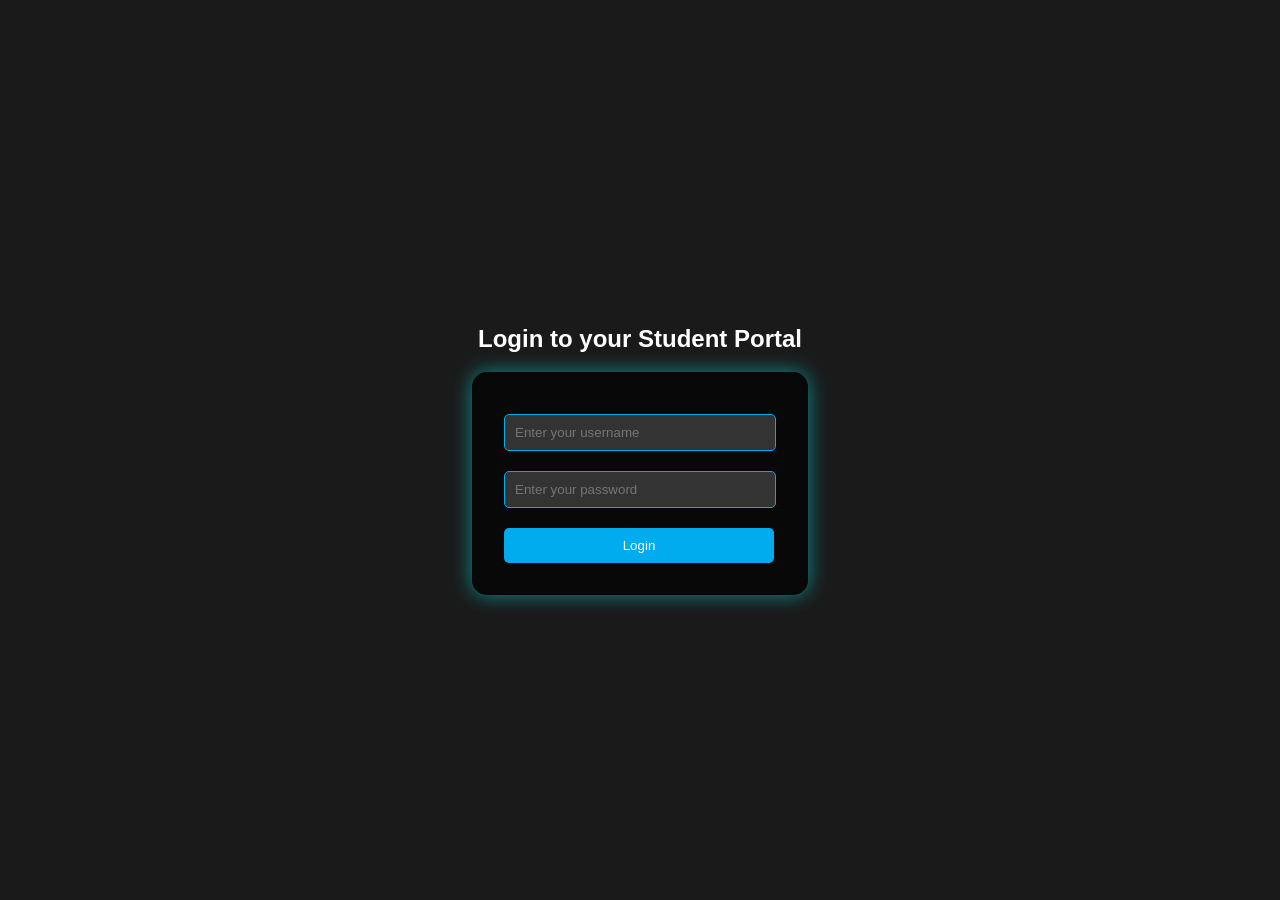
==== index.html @ 6dbebfd5 "Add files via upload" ====
<!DOCTYPE html>
<html lang="en">
<head>
  <meta charset="UTF-8">
  <meta name="viewport" content="width=device-width, initial-scale=1.0">
  <title>Student Portal - Login</title>
  <link rel="stylesheet" href="style.css">
</head>
<body>
  <div class="login-container">
    <h2>Login to your Student Portal</h2>
    <form action="/login" method="POST">
      <input type="text" name="username" placeholder="Enter your username" required><br>
      <input type="password" name="password" placeholder="Enter your password" required><br>
      <button type="submit">Login</button>
    </form>
  </div>
</body>
</html>
---- style.css ----
body, html {
  font-family: 'Segoe UI', sans-serif;
  background: #1a1a1a;
  color: #fff;
  height: 100%;
  margin: 0;
}

.login-container {
  display: flex;
  flex-direction: column;
  justify-content: center;
  align-items: center;
  height: 100vh;
}

form {
  background: rgba(0, 0, 0, 0.7);
  padding: 2em;
  border-radius: 15px;
  box-shadow: 0 0 20px rgba(0, 255, 255, 0.5);
}

input {
  margin: 10px 0;
  padding: 10px;
  border: 1px solid #00acee;
  border-radius: 5px;
  width: 250px;
  background: #333;
  color: white;
}

button {
  background: #00acee;
  color: white;
  border: none;
  padding: 10px;
  border-radius: 5px;
  width: 270px;
  cursor: pointer;
  margin-top: 10px;
}

button:hover {
  background: #011924;
}
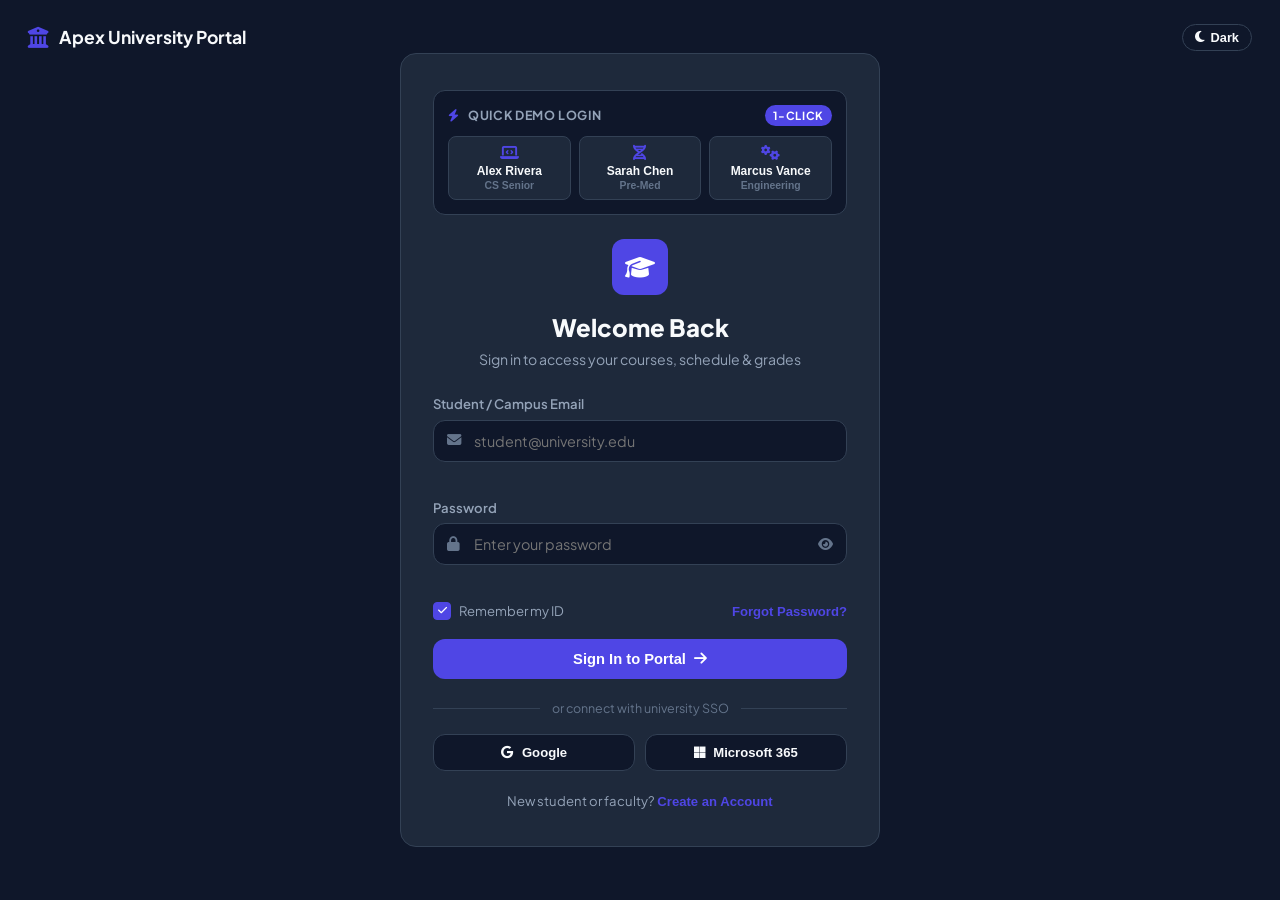
==== commit c15b42f1: "Add files via upload" ====
--- a/index.html
+++ b/index.html
@@ -1,19 +1,309 @@
-<!DOCTYPE html>
-<html lang="en">
-<head>
-  <meta charset="UTF-8">
-  <meta name="viewport" content="width=device-width, initial-scale=1.0">
-  <title>Student Portal - Login</title>
-  <link rel="stylesheet" href="style.css">
-</head>
-<body>
-  <div class="login-container">
-    <h2>Login to your Student Portal</h2>
-    <form action="/login" method="POST">
-      <input type="text" name="username" placeholder="Enter your username" required><br>
-      <input type="password" name="password" placeholder="Enter your password" required><br>
-      <button type="submit">Login</button>
-    </form>
-  </div>
-</body>
-</html>
+<!DOCTYPE html>
+<html lang="en" data-theme="dark">
+<head>
+    <meta charset="UTF-8">
+    <meta name="viewport" content="width=device-width, initial-scale=1.0">
+    <meta name="description" content="Student Academic Portal - Secure Student Authentication & Campus Management System">
+    <title>Student Academic Portal | Secure Sign In</title>
+    <link rel="stylesheet" href="style.css">
+    <link rel="stylesheet" href="https://cdnjs.cloudflare.com/ajax/libs/font-awesome/6.5.1/css/all.min.css">
+</head>
+<body>
+    <div class="auth-page">
+        <!-- Top Nav Controls -->
+        <div class="auth-brand-badge">
+            <i class="fas fa-university"></i>
+            <span>Apex University Portal</span>
+        </div>
+
+        <div class="auth-topbar">
+            <button class="theme-switch-btn" id="themeToggleBtn" aria-label="Toggle dark/light theme">
+                <i class="fas fa-moon"></i>
+                <span id="themeToggleLabel">Dark</span>
+            </button>
+        </div>
+
+        <div class="auth-card-wrapper">
+            <div class="auth-card">
+                <!-- Demo Accounts 1-Click Switcher -->
+                <div class="demo-accounts-box">
+                    <div class="demo-title">
+                        <span><i class="fas fa-bolt" style="color: var(--primary); margin-right: 6px;"></i> Quick Demo Login</span>
+                        <span class="badge">1-Click</span>
+                    </div>
+                    <div class="demo-pills">
+                        <button type="button" class="demo-pill-btn" onclick="quickLoginDemo('alex')">
+                            <i class="fas fa-laptop-code"></i>
+                            <span>Alex Rivera</span>
+                            <small>CS Senior</small>
+                        </button>
+                        <button type="button" class="demo-pill-btn" onclick="quickLoginDemo('sarah')">
+                            <i class="fas fa-dna"></i>
+                            <span>Sarah Chen</span>
+                            <small>Pre-Med</small>
+                        </button>
+                        <button type="button" class="demo-pill-btn" onclick="quickLoginDemo('marcus')">
+                            <i class="fas fa-gears"></i>
+                            <span>Marcus Vance</span>
+                            <small>Engineering</small>
+                        </button>
+                    </div>
+                </div>
+
+                <!-- 1. LOGIN FORM -->
+                <div class="form-view active" id="loginFormView">
+                    <div class="auth-header">
+                        <div class="auth-icon-bubble">
+                            <i class="fas fa-graduation-cap"></i>
+                        </div>
+                        <h1>Welcome Back</h1>
+                        <p>Sign in to access your courses, schedule & grades</p>
+                    </div>
+
+                    <form id="loginForm" novalidate>
+                        <div class="form-group">
+                            <label class="form-label" for="loginEmail">Student / Campus Email</label>
+                            <div class="input-container">
+                                <i class="fas fa-envelope input-icon"></i>
+                                <input type="email" id="loginEmail" class="form-input" placeholder="student@university.edu" required autocomplete="email">
+                            </div>
+                            <span class="input-error-text" id="loginEmailError"></span>
+                        </div>
+
+                        <div class="form-group">
+                            <label class="form-label" for="loginPassword">Password</label>
+                            <div class="input-container">
+                                <i class="fas fa-lock input-icon"></i>
+                                <input type="password" id="loginPassword" class="form-input" placeholder="Enter your password" required autocomplete="current-password">
+                                <button type="button" class="toggle-pwd-btn" data-target="loginPassword" aria-label="Toggle password visibility">
+                                    <i class="fas fa-eye"></i>
+                                </button>
+                            </div>
+                            <span class="input-error-text" id="loginPasswordError"></span>
+                        </div>
+
+                        <div class="form-extra-row">
+                            <label class="custom-checkbox">
+                                <input type="checkbox" id="rememberMe" checked>
+                                <span class="checkbox-box"><i class="fas fa-check"></i></span>
+                                <span>Remember my ID</span>
+                            </label>
+                            <button type="button" class="link-btn" onclick="switchAuthView('forgot')">Forgot Password?</button>
+                        </div>
+
+                        <button type="submit" class="btn-submit" id="loginSubmitBtn">
+                            <span>Sign In to Portal</span>
+                            <i class="fas fa-arrow-right"></i>
+                        </button>
+                    </form>
+
+                    <div class="auth-divider">
+                        <span>or connect with university SSO</span>
+                    </div>
+
+                    <div class="social-auth-grid">
+                        <button type="button" class="btn-social-auth" onclick="handleSSOLogin('Google Workspace')">
+                            <i class="fab fa-google"></i>
+                            Google
+                        </button>
+                        <button type="button" class="btn-social-auth" onclick="handleSSOLogin('Microsoft 365')">
+                            <i class="fab fa-microsoft"></i>
+                            Microsoft 365
+                        </button>
+                    </div>
+
+                    <div class="auth-footer-text">
+                        New student or faculty? 
+                        <button type="button" class="link-btn" onclick="switchAuthView('signup')">Create an Account</button>
+                    </div>
+                </div>
+
+                <!-- 2. REGISTRATION FORM -->
+                <div class="form-view" id="signupFormView">
+                    <div class="auth-header">
+                        <div class="auth-icon-bubble">
+                            <i class="fas fa-user-plus"></i>
+                        </div>
+                        <h1>Student Registration</h1>
+                        <p>Join the university academic network</p>
+                    </div>
+
+                    <form id="signupForm" novalidate>
+                        <div class="form-row">
+                            <div class="form-group">
+                                <label class="form-label" for="regFirstName">First Name</label>
+                                <div class="input-container">
+                                    <i class="fas fa-user input-icon"></i>
+                                    <input type="text" id="regFirstName" class="form-input" placeholder="Jane" required>
+                                </div>
+                                <span class="input-error-text" id="regFirstNameError"></span>
+                            </div>
+                            <div class="form-group">
+                                <label class="form-label" for="regLastName">Last Name</label>
+                                <div class="input-container">
+                                    <i class="fas fa-user input-icon"></i>
+                                    <input type="text" id="regLastName" class="form-input" placeholder="Doe" required>
+                                </div>
+                                <span class="input-error-text" id="regLastNameError"></span>
+                            </div>
+                        </div>
+
+                        <div class="form-row">
+                            <div class="form-group">
+                                <label class="form-label" for="regStudentId">Student ID</label>
+                                <div class="input-container">
+                                    <i class="fas fa-id-card input-icon"></i>
+                                    <input type="text" id="regStudentId" class="form-input" placeholder="STU-2026-89102" required>
+                                </div>
+                                <span class="input-error-text" id="regStudentIdError"></span>
+                            </div>
+                            <div class="form-group">
+                                <label class="form-label" for="regMajor">Academic Major</label>
+                                <div class="input-container">
+                                    <i class="fas fa-book-open input-icon"></i>
+                                    <input type="text" id="regMajor" class="form-input" placeholder="Computer Science" required>
+                                </div>
+                                <span class="input-error-text" id="regMajorError"></span>
+                            </div>
+                        </div>
+
+                        <div class="form-group">
+                            <label class="form-label" for="regEmail">University Email</label>
+                            <div class="input-container">
+                                <i class="fas fa-envelope input-icon"></i>
+                                <input type="email" id="regEmail" class="form-input" placeholder="j.doe@university.edu" required>
+                            </div>
+                            <span class="input-error-text" id="regEmailError"></span>
+                        </div>
+
+                        <div class="form-group">
+                            <label class="form-label" for="regPassword">Create Password</label>
+                            <div class="input-container">
+                                <i class="fas fa-lock input-icon"></i>
+                                <input type="password" id="regPassword" class="form-input" placeholder="At least 8 characters" required>
+                                <button type="button" class="toggle-pwd-btn" data-target="regPassword" aria-label="Toggle password visibility">
+                                    <i class="fas fa-eye"></i>
+                                </button>
+                            </div>
+                            <div class="strength-meter-bar">
+                                <div class="strength-meter-fill" id="pwdStrengthFill"></div>
+                            </div>
+                            <div class="pwd-criteria-list">
+                                <div class="criteria-item" id="crit-len"><i class="fas fa-circle-check"></i> 8+ Characters</div>
+                                <div class="criteria-item" id="crit-upper"><i class="fas fa-circle-check"></i> Uppercase Letter</div>
+                                <div class="criteria-item" id="crit-num"><i class="fas fa-circle-check"></i> Number (0-9)</div>
+                                <div class="criteria-item" id="crit-sym"><i class="fas fa-circle-check"></i> Symbol (!@#$)</div>
+                            </div>
+                            <span class="input-error-text" id="regPasswordError"></span>
+                        </div>
+
+                        <div class="form-group">
+                            <label class="form-label" for="regConfirmPassword">Confirm Password</label>
+                            <div class="input-container">
+                                <i class="fas fa-lock input-icon"></i>
+                                <input type="password" id="regConfirmPassword" class="form-input" placeholder="Re-enter password" required>
+                                <button type="button" class="toggle-pwd-btn" data-target="regConfirmPassword" aria-label="Toggle password visibility">
+                                    <i class="fas fa-eye"></i>
+                                </button>
+                            </div>
+                            <span class="input-error-text" id="regConfirmPasswordError"></span>
+                        </div>
+
+                        <div class="form-group">
+                            <label class="custom-checkbox">
+                                <input type="checkbox" id="regTerms" required>
+                                <span class="checkbox-box"><i class="fas fa-check"></i></span>
+                                <span>I agree to the University Honor Code & Privacy Policies</span>
+                            </label>
+                            <span class="input-error-text" id="regTermsError"></span>
+                        </div>
+
+                        <button type="submit" class="btn-submit" id="signupSubmitBtn">
+                            <span>Register Student Account</span>
+                            <i class="fas fa-user-check"></i>
+                        </button>
+                    </form>
+
+                    <div class="auth-footer-text">
+                        Already have an account? 
+                        <button type="button" class="link-btn" onclick="switchAuthView('login')">Sign In</button>
+                    </div>
+                </div>
+
+                <!-- 3. FORGOT PASSWORD FORM -->
+                <div class="form-view" id="forgotFormView">
+                    <div class="auth-header">
+                        <div class="auth-icon-bubble">
+                            <i class="fas fa-key"></i>
+                        </div>
+                        <h1>Password Recovery</h1>
+                        <p>Enter your student email and we'll send a secure reset link</p>
+                    </div>
+
+                    <form id="forgotForm" novalidate>
+                        <div class="form-group">
+                            <label class="form-label" for="forgotEmail">Student Email Address</label>
+                            <div class="input-container">
+                                <i class="fas fa-envelope input-icon"></i>
+                                <input type="email" id="forgotEmail" class="form-input" placeholder="student@university.edu" required>
+                            </div>
+                            <span class="input-error-text" id="forgotEmailError"></span>
+                        </div>
+
+                        <button type="submit" class="btn-submit" id="forgotSubmitBtn">
+                            <span>Send Recovery Link</span>
+                            <i class="fas fa-paper-plane"></i>
+                        </button>
+                    </form>
+
+                    <div class="auth-footer-text">
+                        Remember your password? 
+                        <button type="button" class="link-btn" onclick="switchAuthView('login')">Back to Sign In</button>
+                    </div>
+                </div>
+
+                <!-- 4. TWO-FACTOR AUTHENTICATION FORM -->
+                <div class="form-view" id="twoFactorFormView">
+                    <div class="auth-header">
+                        <div class="auth-icon-bubble">
+                            <i class="fas fa-shield-halved"></i>
+                        </div>
+                        <h1>Security Verification</h1>
+                        <p>Enter the 6-digit verification code sent to your registered device</p>
+                    </div>
+
+                    <form id="twoFactorForm" novalidate>
+                        <div class="pin-input-group" id="pinInputGroup">
+                            <input type="text" maxlength="1" class="pin-digit" inputmode="numeric" pattern="[0-9]*" autofocus>
+                            <input type="text" maxlength="1" class="pin-digit" inputmode="numeric" pattern="[0-9]*">
+                            <input type="text" maxlength="1" class="pin-digit" inputmode="numeric" pattern="[0-9]*">
+                            <input type="text" maxlength="1" class="pin-digit" inputmode="numeric" pattern="[0-9]*">
+                            <input type="text" maxlength="1" class="pin-digit" inputmode="numeric" pattern="[0-9]*">
+                            <input type="text" maxlength="1" class="pin-digit" inputmode="numeric" pattern="[0-9]*">
+                        </div>
+                        <span class="input-error-text" id="twoFactorError" style="text-align: center;"></span>
+
+                        <div style="text-align: center; margin-bottom: 20px; font-size: 0.82rem; color: var(--text-dim);">
+                            Didn't receive code? <button type="button" class="link-btn" id="resendCodeBtn" onclick="resend2FACode()">Resend Code</button>
+                        </div>
+
+                        <button type="submit" class="btn-submit" id="twoFactorSubmitBtn">
+                            <span>Verify & Launch Portal</span>
+                            <i class="fas fa-arrow-right"></i>
+                        </button>
+                    </form>
+
+                    <div class="auth-footer-text">
+                        <button type="button" class="link-btn" onclick="switchAuthView('login')"><i class="fas fa-arrow-left"></i> Cancel & Return to Login</button>
+                    </div>
+                </div>
+            </div>
+        </div>
+    </div>
+
+    <!-- Toast Notification Container -->
+    <div class="toast-container" id="toastContainer" aria-live="polite"></div>
+
+    <script src="script.js"></script>
+</body>
+</html>
--- a/style.css
+++ b/style.css
@@ -1,47 +1,1770 @@
-body, html {
-  font-family: 'Segoe UI', sans-serif;
-  background: #1a1a1a;
-  color: #fff;
-  height: 100%;
-  margin: 0;
-}
-
-.login-container {
-  display: flex;
-  flex-direction: column;
-  justify-content: center;
-  align-items: center;
-  height: 100vh;
-}
-
-form {
-  background: rgba(0, 0, 0, 0.7);
-  padding: 2em;
-  border-radius: 15px;
-  box-shadow: 0 0 20px rgba(0, 255, 255, 0.5);
-}
-
-input {
-  margin: 10px 0;
-  padding: 10px;
-  border: 1px solid #00acee;
-  border-radius: 5px;
-  width: 250px;
-  background: #333;
-  color: white;
-}
-
-button {
-  background: #00acee;
-  color: white;
-  border: none;
-  padding: 10px;
-  border-radius: 5px;
-  width: 270px;
-  cursor: pointer;
-  margin-top: 10px;
-}
-
-button:hover {
-  background: #011924;
-}
+/* ==========================================================================
+   Student Portal Design System
+   Clean, Minimalist, Solid 3-Color Maximum Palette
+   Colors: 
+     1. Primary Solid: #4f46e5 (Indigo / Royal Blue)
+     2. Surface / Background Solid: #0f172a (Deep Slate)
+     3. Text & Highlight Solid: #f8fafc (Pure Slate White)
+   ========================================================================== */
+
+@import url('https://fonts.googleapis.com/css2?family=Plus+Jakarta+Sans:wght@400;500;600;700;800&family=Fira+Code:wght@400;500;600&display=swap');
+
+/* --- 3-Color Strict Palette --- */
+:root {
+    /* Color 1: Primary Brand Solid */
+    --primary: #4f46e5;
+    --primary-dark: #3730a3;
+    --primary-light: #6366f1;
+    --primary-subtle: #1e1b4b;
+
+    /* Color 2: Background & Surface Solids */
+    --bg-main: #0f172a;
+    --bg-surface: #1e293b;
+    --bg-card: #1e293b;
+    --bg-input: #0f172a;
+    --bg-hover: #334155;
+    --border-color: #334155;
+    --border-focus: #4f46e5;
+
+    /* Color 3: Text & Highlight Solids */
+    --text-main: #f8fafc;
+    --text-muted: #94a3b8;
+    --text-dim: #64748b;
+
+    /* Spacing & Radii */
+    --radius-sm: 8px;
+    --radius-md: 12px;
+    --radius-lg: 16px;
+    --radius-full: 9999px;
+    --sidebar-width: 260px;
+    --header-height: 70px;
+    --transition: 0.2s ease;
+}
+
+/* Light Theme (Using Same 3-Color Solid System) */
+[data-theme="light"] {
+    --primary: #4f46e5;
+    --primary-dark: #3730a3;
+    --primary-light: #6366f1;
+    --primary-subtle: #e0e7ff;
+
+    --bg-main: #f8fafc;
+    --bg-surface: #ffffff;
+    --bg-card: #ffffff;
+    --bg-input: #f1f5f9;
+    --bg-hover: #f1f5f9;
+    --border-color: #cbd5e1;
+    --border-focus: #4f46e5;
+
+    --text-main: #0f172a;
+    --text-muted: #475569;
+    --text-dim: #64748b;
+}
+
+/* Global Reset */
+*, *::before, *::after {
+    margin: 0;
+    padding: 0;
+    box-sizing: border-box;
+}
+
+body {
+    font-family: 'Plus Jakarta Sans', -apple-system, BlinkMacSystemFont, 'Segoe UI', sans-serif;
+    background-color: var(--bg-main);
+    color: var(--text-main);
+    min-height: 100vh;
+    overflow-x: hidden;
+    line-height: 1.5;
+    transition: background-color var(--transition), color var(--transition);
+}
+
+/* ==========================================================================
+   AUTHENTICATION VIEW (index.html)
+   ========================================================================== */
+
+.auth-page {
+    min-height: 100vh;
+    display: flex;
+    flex-direction: column;
+    justify-content: center;
+    align-items: center;
+    padding: 24px;
+    position: relative;
+    background-color: var(--bg-main);
+}
+
+.auth-topbar {
+    position: absolute;
+    top: 24px;
+    right: 28px;
+    display: flex;
+    align-items: center;
+    gap: 12px;
+}
+
+.auth-brand-badge {
+    position: absolute;
+    top: 24px;
+    left: 28px;
+    display: flex;
+    align-items: center;
+    gap: 10px;
+    font-weight: 700;
+    font-size: 1.1rem;
+    color: var(--text-main);
+}
+
+.auth-brand-badge i {
+    color: var(--primary);
+    font-size: 1.3rem;
+}
+
+.auth-card-wrapper {
+    width: 100%;
+    max-width: 480px;
+    margin: auto;
+}
+
+.auth-card {
+    background-color: var(--bg-surface);
+    border: 1px solid var(--border-color);
+    border-radius: var(--radius-lg);
+    padding: 36px 32px;
+}
+
+/* Demo Accounts Box */
+.demo-accounts-box {
+    margin-bottom: 24px;
+    background-color: var(--bg-input);
+    border: 1px solid var(--border-color);
+    border-radius: var(--radius-md);
+    padding: 14px;
+}
+
+.demo-title {
+    font-size: 0.78rem;
+    font-weight: 700;
+    text-transform: uppercase;
+    letter-spacing: 0.05em;
+    color: var(--text-muted);
+    margin-bottom: 10px;
+    display: flex;
+    align-items: center;
+    justify-content: space-between;
+}
+
+.demo-title span.badge {
+    background-color: var(--primary);
+    color: #ffffff;
+    padding: 2px 8px;
+    border-radius: var(--radius-full);
+    font-size: 0.7rem;
+}
+
+.demo-pills {
+    display: grid;
+    grid-template-columns: repeat(3, 1fr);
+    gap: 8px;
+}
+
+.demo-pill-btn {
+    background-color: var(--bg-surface);
+    border: 1px solid var(--border-color);
+    border-radius: var(--radius-sm);
+    padding: 8px 6px;
+    color: var(--text-main);
+    font-size: 0.75rem;
+    font-weight: 600;
+    cursor: pointer;
+    text-align: center;
+    transition: var(--transition);
+    display: flex;
+    flex-direction: column;
+    align-items: center;
+    gap: 2px;
+}
+
+.demo-pill-btn i {
+    color: var(--primary);
+    font-size: 0.95rem;
+    margin-bottom: 2px;
+}
+
+.demo-pill-btn small {
+    font-size: 0.65rem;
+    color: var(--text-dim);
+}
+
+.demo-pill-btn:hover {
+    border-color: var(--primary);
+    background-color: var(--primary);
+    color: #ffffff;
+}
+.demo-pill-btn:hover i,
+.demo-pill-btn:hover small {
+    color: #ffffff;
+}
+
+.auth-header {
+    text-align: center;
+    margin-bottom: 24px;
+}
+
+.auth-icon-bubble {
+    width: 56px;
+    height: 56px;
+    margin: 0 auto 14px;
+    border-radius: var(--radius-md);
+    background-color: var(--primary);
+    display: flex;
+    align-items: center;
+    justify-content: center;
+    color: #ffffff;
+    font-size: 1.5rem;
+}
+
+.auth-header h1 {
+    font-size: 1.5rem;
+    font-weight: 800;
+    color: var(--text-main);
+}
+
+.auth-header p {
+    font-size: 0.88rem;
+    color: var(--text-muted);
+    margin-top: 4px;
+}
+
+/* Forms & Inputs */
+.form-view {
+    display: none;
+}
+
+.form-view.active {
+    display: block;
+}
+
+.form-group {
+    margin-bottom: 16px;
+}
+
+.form-row {
+    display: grid;
+    grid-template-columns: 1fr 1fr;
+    gap: 12px;
+}
+
+.form-label {
+    display: block;
+    font-size: 0.82rem;
+    font-weight: 600;
+    color: var(--text-muted);
+    margin-bottom: 6px;
+}
+
+.input-container {
+    position: relative;
+    display: flex;
+    align-items: center;
+}
+
+.input-icon {
+    position: absolute;
+    left: 14px;
+    color: var(--text-dim);
+    font-size: 0.9rem;
+    pointer-events: none;
+}
+
+.form-input {
+    width: 100%;
+    padding: 11px 14px 11px 40px;
+    background-color: var(--bg-input);
+    border: 1px solid var(--border-color);
+    border-radius: var(--radius-md);
+    color: var(--text-main);
+    font-size: 0.9rem;
+    font-family: inherit;
+    outline: none;
+    transition: var(--transition);
+}
+
+.form-input:focus {
+    border-color: var(--border-focus);
+}
+
+.toggle-pwd-btn {
+    position: absolute;
+    right: 14px;
+    background: none;
+    border: none;
+    color: var(--text-dim);
+    cursor: pointer;
+}
+
+.toggle-pwd-btn:hover {
+    color: var(--text-main);
+}
+
+.input-error-text {
+    font-size: 0.75rem;
+    color: var(--primary);
+    margin-top: 4px;
+    min-height: 16px;
+    display: block;
+    font-weight: 600;
+}
+
+/* Password Criteria */
+.pwd-criteria-list {
+    margin-top: 8px;
+    display: grid;
+    grid-template-columns: 1fr 1fr;
+    gap: 6px;
+    background-color: var(--bg-input);
+    padding: 10px;
+    border-radius: var(--radius-sm);
+    border: 1px solid var(--border-color);
+}
+
+.criteria-item {
+    font-size: 0.72rem;
+    color: var(--text-dim);
+    display: flex;
+    align-items: center;
+    gap: 6px;
+}
+
+.criteria-item.valid {
+    color: var(--text-main);
+    font-weight: 600;
+}
+.criteria-item.valid i {
+    color: var(--primary);
+}
+
+.strength-meter-bar {
+    height: 4px;
+    background-color: var(--border-color);
+    border-radius: var(--radius-full);
+    margin-top: 8px;
+    overflow: hidden;
+}
+
+.strength-meter-fill {
+    height: 100%;
+    width: 0%;
+    background-color: var(--primary);
+    transition: width 0.3s ease;
+}
+
+/* 2FA Pin Inputs */
+.pin-input-group {
+    display: flex;
+    justify-content: center;
+    gap: 8px;
+    margin: 16px 0;
+}
+
+.pin-digit {
+    width: 46px;
+    height: 52px;
+    text-align: center;
+    font-size: 1.3rem;
+    font-weight: 700;
+    font-family: 'Fira Code', monospace;
+    border: 1px solid var(--border-color);
+    background-color: var(--bg-input);
+    color: var(--text-main);
+    border-radius: var(--radius-md);
+    outline: none;
+}
+
+.pin-digit:focus {
+    border-color: var(--primary);
+}
+
+/* Checkbox & Buttons */
+.form-extra-row {
+    display: flex;
+    justify-content: space-between;
+    align-items: center;
+    margin-bottom: 18px;
+    font-size: 0.82rem;
+}
+
+.custom-checkbox {
+    display: flex;
+    align-items: center;
+    gap: 8px;
+    cursor: pointer;
+    color: var(--text-muted);
+}
+
+.custom-checkbox input {
+    display: none;
+}
+
+.checkbox-box {
+    width: 18px;
+    height: 18px;
+    border: 1px solid var(--border-color);
+    border-radius: 4px;
+    background-color: var(--bg-input);
+    display: flex;
+    align-items: center;
+    justify-content: center;
+}
+
+.checkbox-box i {
+    font-size: 0.65rem;
+    color: #ffffff;
+    opacity: 0;
+}
+
+.custom-checkbox input:checked + .checkbox-box {
+    background-color: var(--primary);
+    border-color: var(--primary);
+}
+
+.custom-checkbox input:checked + .checkbox-box i {
+    opacity: 1;
+}
+
+.link-btn {
+    background: none;
+    border: none;
+    color: var(--primary);
+    font-size: 0.82rem;
+    font-weight: 600;
+    cursor: pointer;
+    text-decoration: none;
+}
+
+.link-btn:hover {
+    text-decoration: underline;
+}
+
+.btn-submit {
+    width: 100%;
+    padding: 12px 18px;
+    background-color: var(--primary);
+    color: #ffffff;
+    border: none;
+    border-radius: var(--radius-md);
+    font-size: 0.92rem;
+    font-weight: 700;
+    cursor: pointer;
+    display: flex;
+    align-items: center;
+    justify-content: center;
+    gap: 8px;
+    transition: var(--transition);
+}
+
+.btn-submit:hover {
+    background-color: var(--primary-dark);
+}
+
+.btn-submit:disabled {
+    opacity: 0.6;
+    cursor: not-allowed;
+}
+
+.auth-divider {
+    display: flex;
+    align-items: center;
+    gap: 12px;
+    margin: 20px 0 16px;
+    color: var(--text-dim);
+    font-size: 0.78rem;
+}
+
+.auth-divider::before,
+.auth-divider::after {
+    content: '';
+    flex: 1;
+    height: 1px;
+    background-color: var(--border-color);
+}
+
+.social-auth-grid {
+    display: grid;
+    grid-template-columns: 1fr 1fr;
+    gap: 10px;
+}
+
+.btn-social-auth {
+    padding: 10px;
+    background-color: var(--bg-input);
+    border: 1px solid var(--border-color);
+    border-radius: var(--radius-md);
+    color: var(--text-main);
+    font-size: 0.82rem;
+    font-weight: 600;
+    display: flex;
+    align-items: center;
+    justify-content: center;
+    gap: 8px;
+    cursor: pointer;
+    transition: var(--transition);
+}
+
+.btn-social-auth:hover {
+    border-color: var(--primary);
+    background-color: var(--bg-hover);
+}
+
+.auth-footer-text {
+    text-align: center;
+    margin-top: 20px;
+    font-size: 0.82rem;
+    color: var(--text-muted);
+}
+
+/* ==========================================================================
+   PORTAL DASHBOARD LAYOUT (dashboard.html)
+   ========================================================================== */
+
+.portal-app {
+    display: flex;
+    min-height: 100vh;
+    background-color: var(--bg-main);
+}
+
+/* Sidebar */
+.portal-sidebar {
+    width: var(--sidebar-width);
+    background-color: var(--bg-surface);
+    border-right: 1px solid var(--border-color);
+    display: flex;
+    flex-direction: column;
+    position: fixed;
+    top: 0;
+    bottom: 0;
+    left: 0;
+    z-index: 100;
+    transition: transform var(--transition);
+}
+
+.sidebar-header {
+    height: var(--header-height);
+    padding: 0 18px;
+    display: flex;
+    align-items: center;
+    justify-content: space-between;
+    border-bottom: 1px solid var(--border-color);
+}
+
+.brand-logo {
+    display: flex;
+    align-items: center;
+    gap: 10px;
+    text-decoration: none;
+    color: var(--text-main);
+}
+
+.brand-icon {
+    width: 36px;
+    height: 36px;
+    border-radius: var(--radius-sm);
+    background-color: var(--primary);
+    display: flex;
+    align-items: center;
+    justify-content: center;
+    color: #ffffff;
+    font-size: 1.1rem;
+}
+
+.brand-text h2 {
+    font-size: 0.95rem;
+    font-weight: 800;
+    line-height: 1.1;
+}
+
+.brand-text span {
+    font-size: 0.68rem;
+    color: var(--text-muted);
+}
+
+.sidebar-close-btn {
+    display: none;
+    background: none;
+    border: none;
+    color: var(--text-muted);
+    font-size: 1.1rem;
+    cursor: pointer;
+}
+
+/* Navigation Links */
+.sidebar-menu {
+    flex: 1;
+    padding: 14px 10px;
+    overflow-y: auto;
+    display: flex;
+    flex-direction: column;
+    gap: 3px;
+}
+
+.menu-section-label {
+    font-size: 0.65rem;
+    text-transform: uppercase;
+    letter-spacing: 0.08em;
+    font-weight: 700;
+    color: var(--text-dim);
+    padding: 10px 10px 4px;
+}
+
+.nav-item-btn {
+    display: flex;
+    align-items: center;
+    justify-content: space-between;
+    width: 100%;
+    padding: 9px 12px;
+    background: transparent;
+    border: none;
+    border-radius: var(--radius-sm);
+    color: var(--text-muted);
+    font-size: 0.85rem;
+    font-weight: 600;
+    cursor: pointer;
+    transition: var(--transition);
+}
+
+.nav-item-left {
+    display: flex;
+    align-items: center;
+    gap: 10px;
+}
+
+.nav-item-left i {
+    font-size: 0.95rem;
+    width: 18px;
+    text-align: center;
+    color: var(--text-dim);
+}
+
+.nav-item-btn:hover {
+    color: var(--text-main);
+    background-color: var(--bg-hover);
+}
+
+.nav-item-btn.active {
+    background-color: var(--primary);
+    color: #ffffff;
+}
+
+.nav-item-btn.active i {
+    color: #ffffff;
+}
+
+.nav-badge {
+    background-color: var(--bg-main);
+    color: var(--text-main);
+    font-size: 0.68rem;
+    font-weight: 700;
+    padding: 2px 6px;
+    border-radius: var(--radius-full);
+}
+
+.nav-item-btn.active .nav-badge {
+    background-color: #ffffff;
+    color: var(--primary);
+}
+
+/* Sidebar Footer */
+.sidebar-footer {
+    padding: 12px;
+    border-top: 1px solid var(--border-color);
+    background-color: var(--bg-surface);
+}
+
+.user-mini-card {
+    display: flex;
+    align-items: center;
+    gap: 10px;
+    padding: 8px;
+    border-radius: var(--radius-sm);
+    background-color: var(--bg-input);
+    cursor: pointer;
+}
+
+.user-avatar-circle {
+    width: 34px;
+    height: 34px;
+    border-radius: var(--radius-full);
+    background-color: var(--primary);
+    display: flex;
+    align-items: center;
+    justify-content: center;
+    color: #ffffff;
+    font-weight: 700;
+    font-size: 0.85rem;
+    flex-shrink: 0;
+}
+
+.user-mini-details {
+    flex: 1;
+    overflow: hidden;
+}
+
+.user-mini-name {
+    font-size: 0.82rem;
+    font-weight: 700;
+    color: var(--text-main);
+    white-space: nowrap;
+    text-overflow: ellipsis;
+    overflow: hidden;
+}
+
+.user-mini-role {
+    font-size: 0.7rem;
+    color: var(--text-dim);
+    white-space: nowrap;
+    text-overflow: ellipsis;
+    overflow: hidden;
+}
+
+/* Content Area */
+.portal-main {
+    flex: 1;
+    margin-left: var(--sidebar-width);
+    display: flex;
+    flex-direction: column;
+    min-height: 100vh;
+    width: calc(100% - var(--sidebar-width));
+}
+
+/* Header */
+.portal-header {
+    height: var(--header-height);
+    background-color: var(--bg-surface);
+    border-bottom: 1px solid var(--border-color);
+    position: sticky;
+    top: 0;
+    z-index: 90;
+    display: flex;
+    align-items: center;
+    justify-content: space-between;
+    padding: 0 24px;
+}
+
+.header-left {
+    display: flex;
+    align-items: center;
+    gap: 14px;
+}
+
+.mobile-menu-trigger {
+    display: none;
+    background: none;
+    border: none;
+    color: var(--text-main);
+    font-size: 1.2rem;
+    cursor: pointer;
+}
+
+.search-bar-wrap {
+    position: relative;
+    width: 260px;
+}
+
+.search-bar-wrap input {
+    width: 100%;
+    padding: 7px 12px 7px 34px;
+    background-color: var(--bg-input);
+    border: 1px solid var(--border-color);
+    border-radius: var(--radius-full);
+    color: var(--text-main);
+    font-size: 0.82rem;
+    outline: none;
+}
+
+.search-bar-wrap input:focus {
+    border-color: var(--primary);
+}
+
+.search-bar-wrap i {
+    position: absolute;
+    left: 12px;
+    top: 50%;
+    transform: translateY(-50%);
+    color: var(--text-dim);
+    font-size: 0.8rem;
+}
+
+.header-right {
+    display: flex;
+    align-items: center;
+    gap: 12px;
+}
+
+.semester-tag {
+    background-color: var(--bg-input);
+    border: 1px solid var(--border-color);
+    padding: 5px 12px;
+    border-radius: var(--radius-full);
+    font-size: 0.75rem;
+    font-weight: 600;
+    color: var(--text-main);
+    display: flex;
+    align-items: center;
+    gap: 6px;
+}
+
+.icon-action-btn {
+    width: 36px;
+    height: 36px;
+    border-radius: var(--radius-sm);
+    background-color: var(--bg-input);
+    border: 1px solid var(--border-color);
+    color: var(--text-muted);
+    display: flex;
+    align-items: center;
+    justify-content: center;
+    cursor: pointer;
+    position: relative;
+}
+
+.icon-action-btn:hover {
+    color: var(--text-main);
+    border-color: var(--primary);
+}
+
+.icon-indicator-dot {
+    position: absolute;
+    top: 7px;
+    right: 7px;
+    width: 7px;
+    height: 7px;
+    background-color: var(--primary);
+    border-radius: 50%;
+}
+
+.portal-content-body {
+    flex: 1;
+    padding: 24px;
+    max-width: 1300px;
+    width: 100%;
+    margin: 0 auto;
+}
+
+.tab-view-container {
+    display: none;
+}
+
+.tab-view-container.active {
+    display: block;
+}
+
+/* ==========================================================================
+   DASHBOARD WIDGETS
+   ========================================================================== */
+
+/* Hero Card */
+.welcome-hero-card {
+    background-color: var(--bg-surface);
+    border: 1px solid var(--border-color);
+    border-radius: var(--radius-lg);
+    padding: 24px 28px;
+    margin-bottom: 24px;
+    display: flex;
+    justify-content: space-between;
+    align-items: center;
+}
+
+.welcome-left h2 {
+    font-size: 1.45rem;
+    font-weight: 800;
+    color: var(--text-main);
+}
+
+.welcome-left p {
+    color: var(--text-muted);
+    font-size: 0.88rem;
+    margin-top: 4px;
+}
+
+.welcome-meta-pills {
+    display: flex;
+    flex-wrap: wrap;
+    gap: 8px;
+    margin-top: 12px;
+}
+
+.meta-pill {
+    background-color: var(--bg-input);
+    border: 1px solid var(--border-color);
+    padding: 4px 10px;
+    border-radius: var(--radius-full);
+    font-size: 0.75rem;
+    font-weight: 600;
+    color: var(--text-muted);
+    display: flex;
+    align-items: center;
+    gap: 6px;
+}
+
+.meta-pill i {
+    color: var(--primary);
+}
+
+/* Stat Grid */
+.stats-grid-4 {
+    display: grid;
+    grid-template-columns: repeat(4, 1fr);
+    gap: 16px;
+    margin-bottom: 24px;
+}
+
+.stat-widget-card {
+    background-color: var(--bg-surface);
+    border: 1px solid var(--border-color);
+    border-radius: var(--radius-md);
+    padding: 18px;
+    display: flex;
+    align-items: center;
+    gap: 14px;
+}
+
+.stat-icon-wrapper {
+    width: 46px;
+    height: 46px;
+    border-radius: var(--radius-sm);
+    background-color: var(--bg-input);
+    color: var(--primary);
+    display: flex;
+    align-items: center;
+    justify-content: center;
+    font-size: 1.25rem;
+    border: 1px solid var(--border-color);
+    flex-shrink: 0;
+}
+
+.stat-content .stat-label {
+    font-size: 0.72rem;
+    color: var(--text-dim);
+    font-weight: 700;
+    text-transform: uppercase;
+    letter-spacing: 0.04em;
+}
+
+.stat-content .stat-value {
+    font-size: 1.4rem;
+    font-weight: 800;
+    color: var(--text-main);
+    line-height: 1.2;
+    margin-top: 2px;
+}
+
+.stat-content .stat-sub {
+    font-size: 0.72rem;
+    color: var(--text-muted);
+    margin-top: 2px;
+}
+
+/* Two Column Grid */
+.dash-layout-grid {
+    display: grid;
+    grid-template-columns: 2fr 1.2fr;
+    gap: 20px;
+}
+
+.dash-card {
+    background-color: var(--bg-surface);
+    border: 1px solid var(--border-color);
+    border-radius: var(--radius-md);
+    padding: 20px;
+    margin-bottom: 20px;
+}
+
+.dash-card-header {
+    display: flex;
+    justify-content: space-between;
+    align-items: center;
+    margin-bottom: 16px;
+}
+
+.dash-card-title {
+    font-size: 1rem;
+    font-weight: 700;
+    color: var(--text-main);
+    display: flex;
+    align-items: center;
+    gap: 8px;
+}
+
+.dash-card-title i {
+    color: var(--primary);
+}
+
+/* Timeline */
+.class-timeline {
+    display: flex;
+    flex-direction: column;
+    gap: 10px;
+}
+
+.timeline-item {
+    display: flex;
+    align-items: center;
+    justify-content: space-between;
+    background-color: var(--bg-input);
+    border: 1px solid var(--border-color);
+    border-radius: var(--radius-sm);
+    padding: 12px 14px;
+}
+
+.timeline-left {
+    display: flex;
+    align-items: center;
+    gap: 14px;
+}
+
+.timeline-time-box {
+    text-align: center;
+    padding-right: 12px;
+    border-right: 1px solid var(--border-color);
+    min-width: 68px;
+}
+
+.timeline-time-box .time {
+    font-size: 0.82rem;
+    font-weight: 700;
+    color: var(--text-main);
+}
+
+.timeline-time-box .duration {
+    font-size: 0.68rem;
+    color: var(--text-dim);
+}
+
+.timeline-details h4 {
+    font-size: 0.88rem;
+    font-weight: 700;
+    color: var(--text-main);
+}
+
+.timeline-details p {
+    font-size: 0.75rem;
+    color: var(--text-muted);
+    display: flex;
+    align-items: center;
+    gap: 10px;
+    margin-top: 2px;
+}
+
+.btn-join-room {
+    padding: 5px 12px;
+    border-radius: var(--radius-sm);
+    background-color: var(--primary);
+    color: #ffffff;
+    border: none;
+    font-size: 0.75rem;
+    font-weight: 700;
+    cursor: pointer;
+}
+
+.btn-join-room:hover {
+    background-color: var(--primary-dark);
+}
+
+/* Degree Progress */
+.degree-progress-box {
+    background-color: var(--bg-input);
+    border-radius: var(--radius-sm);
+    padding: 16px;
+    border: 1px solid var(--border-color);
+    margin-bottom: 16px;
+}
+
+.progress-header-row {
+    display: flex;
+    justify-content: space-between;
+    font-size: 0.82rem;
+    font-weight: 600;
+    margin-bottom: 8px;
+}
+
+.progress-track-bar {
+    height: 8px;
+    background-color: var(--border-color);
+    border-radius: var(--radius-full);
+    overflow: hidden;
+}
+
+.progress-fill-bar {
+    height: 100%;
+    border-radius: var(--radius-full);
+    background-color: var(--primary);
+}
+
+/* Quick Actions */
+.quick-actions-grid {
+    display: grid;
+    grid-template-columns: repeat(2, 1fr);
+    gap: 8px;
+}
+
+.quick-action-card {
+    background-color: var(--bg-input);
+    border: 1px solid var(--border-color);
+    border-radius: var(--radius-sm);
+    padding: 12px;
+    display: flex;
+    flex-direction: column;
+    align-items: center;
+    text-align: center;
+    gap: 6px;
+    cursor: pointer;
+}
+
+.quick-action-card i {
+    font-size: 1.2rem;
+    color: var(--primary);
+}
+
+.quick-action-card span {
+    font-size: 0.78rem;
+    font-weight: 600;
+    color: var(--text-main);
+}
+
+.quick-action-card:hover {
+    border-color: var(--primary);
+    background-color: var(--primary);
+    color: #ffffff;
+}
+.quick-action-card:hover i,
+.quick-action-card:hover span {
+    color: #ffffff;
+}
+
+/* ==========================================================================
+   MY COURSES
+   ========================================================================== */
+
+.courses-header-bar {
+    display: flex;
+    justify-content: space-between;
+    align-items: center;
+    margin-bottom: 20px;
+}
+
+.courses-grid {
+    display: grid;
+    grid-template-columns: repeat(auto-fill, minmax(340px, 1fr));
+    gap: 20px;
+}
+
+.course-card {
+    background-color: var(--bg-surface);
+    border: 1px solid var(--border-color);
+    border-radius: var(--radius-md);
+    overflow: hidden;
+    display: flex;
+    flex-direction: column;
+}
+
+.course-card-top {
+    padding: 16px 18px;
+    background-color: var(--bg-input);
+    border-bottom: 1px solid var(--border-color);
+    display: flex;
+    justify-content: space-between;
+    align-items: center;
+}
+
+.course-code-tag {
+    background-color: var(--bg-surface);
+    border: 1px solid var(--border-color);
+    padding: 3px 8px;
+    border-radius: var(--radius-sm);
+    font-family: 'Fira Code', monospace;
+    font-size: 0.78rem;
+    font-weight: 700;
+    color: var(--primary);
+}
+
+.course-grade-badge {
+    background-color: var(--primary);
+    color: #ffffff;
+    font-size: 0.75rem;
+    font-weight: 700;
+    padding: 3px 8px;
+    border-radius: var(--radius-full);
+}
+
+.course-card-body {
+    padding: 18px;
+    flex: 1;
+    display: flex;
+    flex-direction: column;
+    gap: 12px;
+}
+
+.course-title {
+    font-size: 1.05rem;
+    font-weight: 700;
+    color: var(--text-main);
+}
+
+.course-instructor-row {
+    display: flex;
+    align-items: center;
+    gap: 8px;
+    font-size: 0.8rem;
+    color: var(--text-muted);
+}
+
+.instructor-avatar {
+    width: 26px;
+    height: 26px;
+    border-radius: 50%;
+    background-color: var(--primary);
+    color: #ffffff;
+    display: flex;
+    align-items: center;
+    justify-content: center;
+    font-size: 0.72rem;
+    font-weight: 700;
+}
+
+.course-meta-grid {
+    display: grid;
+    grid-template-columns: 1fr 1fr;
+    gap: 8px;
+    background-color: var(--bg-input);
+    padding: 10px;
+    border-radius: var(--radius-sm);
+    font-size: 0.75rem;
+    color: var(--text-muted);
+    border: 1px solid var(--border-color);
+}
+
+.course-card-footer {
+    padding: 12px 18px;
+    border-top: 1px solid var(--border-color);
+    background-color: var(--bg-input);
+    display: flex;
+    justify-content: space-between;
+    align-items: center;
+}
+
+/* ==========================================================================
+   TIMETABLE
+   ========================================================================== */
+
+.schedule-header {
+    display: flex;
+    justify-content: space-between;
+    align-items: center;
+    margin-bottom: 20px;
+    flex-wrap: wrap;
+    gap: 12px;
+}
+
+.timetable-grid-container {
+    background-color: var(--bg-surface);
+    border: 1px solid var(--border-color);
+    border-radius: var(--radius-md);
+    padding: 16px;
+    overflow-x: auto;
+}
+
+.timetable-table {
+    width: 100%;
+    border-collapse: collapse;
+    min-width: 700px;
+}
+
+.timetable-table th {
+    padding: 12px 8px;
+    text-align: center;
+    font-size: 0.82rem;
+    font-weight: 700;
+    color: var(--text-muted);
+    border-bottom: 1px solid var(--border-color);
+}
+
+.timetable-table td {
+    padding: 10px 6px;
+    border-bottom: 1px solid var(--border-color);
+    border-right: 1px solid var(--border-color);
+    vertical-align: top;
+    height: 80px;
+    width: 18%;
+}
+
+.timetable-table td.time-col {
+    width: 10%;
+    text-align: center;
+    font-size: 0.75rem;
+    font-weight: 600;
+    color: var(--text-dim);
+    background-color: var(--bg-input);
+}
+
+.schedule-slot-card {
+    background-color: var(--bg-input);
+    border-left: 3px solid var(--primary);
+    border-radius: var(--radius-sm);
+    padding: 6px;
+    font-size: 0.72rem;
+    cursor: pointer;
+}
+
+.schedule-slot-title {
+    font-weight: 700;
+    color: var(--text-main);
+}
+
+.schedule-slot-room {
+    color: var(--text-muted);
+    font-size: 0.68rem;
+    margin-top: 2px;
+}
+
+/* ==========================================================================
+   ASSIGNMENTS & EXAMS
+   ========================================================================== */
+
+.filter-bar-row {
+    display: flex;
+    justify-content: space-between;
+    align-items: center;
+    margin-bottom: 20px;
+    flex-wrap: wrap;
+    gap: 12px;
+}
+
+.filter-tabs-pills {
+    display: flex;
+    background-color: var(--bg-input);
+    padding: 3px;
+    border-radius: var(--radius-full);
+    border: 1px solid var(--border-color);
+    gap: 3px;
+}
+
+.filter-pill-btn {
+    padding: 5px 14px;
+    border-radius: var(--radius-full);
+    background: none;
+    border: none;
+    color: var(--text-muted);
+    font-size: 0.78rem;
+    font-weight: 600;
+    cursor: pointer;
+}
+
+.filter-pill-btn.active {
+    background-color: var(--primary);
+    color: #ffffff;
+}
+
+.assignments-grid {
+    display: grid;
+    grid-template-columns: repeat(auto-fill, minmax(300px, 1fr));
+    gap: 16px;
+}
+
+.assignment-item-card {
+    background-color: var(--bg-surface);
+    border: 1px solid var(--border-color);
+    border-radius: var(--radius-md);
+    padding: 16px;
+    display: flex;
+    flex-direction: column;
+    gap: 10px;
+}
+
+.assignment-card-top {
+    display: flex;
+    justify-content: space-between;
+    align-items: center;
+}
+
+.assignment-course-code {
+    font-size: 0.72rem;
+    font-weight: 700;
+    color: var(--primary);
+    background-color: var(--bg-input);
+    padding: 2px 6px;
+    border-radius: 4px;
+    border: 1px solid var(--border-color);
+}
+
+.assignment-due-tag {
+    font-size: 0.72rem;
+    font-weight: 600;
+    color: var(--text-muted);
+}
+
+.assignment-item-title {
+    font-size: 0.95rem;
+    font-weight: 700;
+    color: var(--text-main);
+}
+
+.assignment-item-desc {
+    font-size: 0.78rem;
+    color: var(--text-muted);
+    line-height: 1.4;
+}
+
+.assignment-card-footer {
+    display: flex;
+    justify-content: space-between;
+    align-items: center;
+    padding-top: 10px;
+    border-top: 1px solid var(--border-color);
+}
+
+/* ==========================================================================
+   GRADES & GPA SIMULATOR
+   ========================================================================== */
+
+.grades-summary-banner {
+    display: grid;
+    grid-template-columns: repeat(3, 1fr);
+    gap: 16px;
+    margin-bottom: 24px;
+}
+
+.grades-summary-card {
+    background-color: var(--bg-surface);
+    border: 1px solid var(--border-color);
+    border-radius: var(--radius-md);
+    padding: 18px;
+    text-align: center;
+}
+
+.grades-summary-card .big-gpa {
+    font-size: 2.2rem;
+    font-weight: 800;
+    color: var(--primary);
+    line-height: 1.1;
+}
+
+.portal-table-card {
+    background-color: var(--bg-surface);
+    border: 1px solid var(--border-color);
+    border-radius: var(--radius-md);
+    overflow: hidden;
+    margin-bottom: 24px;
+}
+
+.portal-table {
+    width: 100%;
+    border-collapse: collapse;
+}
+
+.portal-table th {
+    background-color: var(--bg-input);
+    padding: 12px 16px;
+    text-align: left;
+    font-size: 0.75rem;
+    font-weight: 700;
+    text-transform: uppercase;
+    color: var(--text-dim);
+    letter-spacing: 0.05em;
+    border-bottom: 1px solid var(--border-color);
+}
+
+.portal-table td {
+    padding: 14px 16px;
+    font-size: 0.85rem;
+    color: var(--text-main);
+    border-bottom: 1px solid var(--border-color);
+}
+
+/* Simulator Box */
+.simulator-box {
+    background-color: var(--bg-surface);
+    border: 1px solid var(--border-color);
+    border-radius: var(--radius-md);
+    padding: 24px;
+}
+
+.simulator-header {
+    margin-bottom: 16px;
+}
+
+.sim-row {
+    display: grid;
+    grid-template-columns: 2fr 1fr 1fr 1fr;
+    gap: 14px;
+    align-items: center;
+    padding: 10px 0;
+    border-bottom: 1px solid var(--border-color);
+}
+
+.sim-result-badge {
+    background-color: var(--primary);
+    color: #ffffff;
+    padding: 14px 20px;
+    border-radius: var(--radius-md);
+    display: flex;
+    justify-content: space-between;
+    align-items: center;
+    margin-top: 18px;
+    font-weight: 700;
+}
+
+/* ==========================================================================
+   COURSE REGISTRATION & TUITION
+   ========================================================================== */
+
+.credit-limit-banner {
+    background-color: var(--bg-surface);
+    border: 1px solid var(--border-color);
+    border-radius: var(--radius-md);
+    padding: 16px 20px;
+    margin-bottom: 20px;
+    display: flex;
+    justify-content: space-between;
+    align-items: center;
+}
+
+.catalog-search-row {
+    display: flex;
+    gap: 12px;
+    margin-bottom: 20px;
+    flex-wrap: wrap;
+}
+
+.catalog-grid {
+    display: grid;
+    grid-template-columns: repeat(auto-fill, minmax(340px, 1fr));
+    gap: 16px;
+}
+
+.catalog-card {
+    background-color: var(--bg-surface);
+    border: 1px solid var(--border-color);
+    border-radius: var(--radius-md);
+    padding: 18px;
+    display: flex;
+    flex-direction: column;
+    justify-content: space-between;
+    gap: 12px;
+}
+
+.finance-overview-grid {
+    display: grid;
+    grid-template-columns: 1.5fr 1fr;
+    gap: 20px;
+    margin-bottom: 24px;
+}
+
+.balance-hero-card {
+    background-color: var(--bg-surface);
+    border: 1px solid var(--border-color);
+    border-radius: var(--radius-md);
+    padding: 24px;
+    display: flex;
+    flex-direction: column;
+    justify-content: space-between;
+}
+
+.balance-amount {
+    font-size: 2.2rem;
+    font-weight: 800;
+    color: var(--text-main);
+    margin: 8px 0;
+}
+
+/* ==========================================================================
+   ADVISOR & SETTINGS
+   ========================================================================== */
+
+.advisors-grid {
+    display: grid;
+    grid-template-columns: repeat(auto-fill, minmax(280px, 1fr));
+    gap: 16px;
+    margin-bottom: 24px;
+}
+
+.advisor-card {
+    background-color: var(--bg-surface);
+    border: 1px solid var(--border-color);
+    border-radius: var(--radius-md);
+    padding: 18px;
+    text-align: center;
+}
+
+.advisor-photo {
+    width: 56px;
+    height: 56px;
+    border-radius: 50%;
+    margin: 0 auto 10px;
+    background-color: var(--primary);
+    display: flex;
+    align-items: center;
+    justify-content: center;
+    font-size: 1.3rem;
+    color: #ffffff;
+}
+
+.settings-grid {
+    display: grid;
+    grid-template-columns: 1fr 1fr;
+    gap: 20px;
+}
+
+.theme-switch-btn {
+    background-color: var(--bg-input);
+    border: 1px solid var(--border-color);
+    border-radius: var(--radius-full);
+    padding: 5px 12px;
+    color: var(--text-main);
+    font-size: 0.8rem;
+    font-weight: 600;
+    cursor: pointer;
+    display: flex;
+    align-items: center;
+    gap: 6px;
+}
+
+/* ==========================================================================
+   MODALS, TOASTS & PRINT
+   ========================================================================== */
+
+.portal-modal-overlay {
+    position: fixed;
+    top: 0;
+    left: 0;
+    width: 100%;
+    height: 100%;
+    background: rgba(0, 0, 0, 0.75);
+    display: none;
+    align-items: center;
+    justify-content: center;
+    z-index: 1000;
+    padding: 20px;
+}
+
+.portal-modal-overlay.active {
+    display: flex;
+}
+
+.portal-modal-box {
+    background-color: var(--bg-surface);
+    border: 1px solid var(--border-color);
+    border-radius: var(--radius-md);
+    width: 100%;
+    max-width: 560px;
+    overflow: hidden;
+    position: relative;
+    max-height: 90vh;
+    display: flex;
+    flex-direction: column;
+}
+
+.portal-modal-header {
+    padding: 16px 20px;
+    border-bottom: 1px solid var(--border-color);
+    display: flex;
+    justify-content: space-between;
+    align-items: center;
+}
+
+.portal-modal-header h3 {
+    font-size: 1.1rem;
+    font-weight: 700;
+    color: var(--text-main);
+}
+
+.portal-modal-close {
+    background: none;
+    border: none;
+    color: var(--text-dim);
+    font-size: 1.1rem;
+    cursor: pointer;
+}
+
+.portal-modal-close:hover {
+    color: var(--text-main);
+}
+
+.portal-modal-body {
+    padding: 20px;
+    overflow-y: auto;
+    flex: 1;
+}
+
+.portal-modal-footer {
+    padding: 14px 20px;
+    border-top: 1px solid var(--border-color);
+    display: flex;
+    justify-content: flex-end;
+    gap: 10px;
+    background-color: var(--bg-input);
+}
+
+/* Toasts */
+.toast-container {
+    position: fixed;
+    bottom: 20px;
+    right: 20px;
+    z-index: 2000;
+    display: flex;
+    flex-direction: column;
+    gap: 8px;
+}
+
+.toast {
+    background-color: var(--bg-surface);
+    border: 1px solid var(--border-color);
+    border-left: 3px solid var(--primary);
+    border-radius: var(--radius-sm);
+    padding: 12px 16px;
+    display: flex;
+    align-items: center;
+    gap: 10px;
+    min-width: 280px;
+    max-width: 400px;
+}
+
+/* Print Stylesheet */
+@media print {
+    body {
+        background: #ffffff !important;
+        color: #000000 !important;
+    }
+    .portal-sidebar, .portal-header, .portal-modal-footer, .portal-modal-close, .toast-container, .btn-submit, .btn-social-auth, .auth-topbar, .auth-brand-badge {
+        display: none !important;
+    }
+    .portal-modal-overlay {
+        position: static !important;
+        background: transparent !important;
+        display: block !important;
+        padding: 0 !important;
+    }
+    .portal-modal-box {
+        max-width: 100% !important;
+        border: none !important;
+    }
+}
+
+/* Responsive */
+@media (max-width: 1024px) {
+    .stats-grid-4 { grid-template-columns: repeat(2, 1fr); }
+    .dash-layout-grid { grid-template-columns: 1fr; }
+    .finance-overview-grid { grid-template-columns: 1fr; }
+    .settings-grid { grid-template-columns: 1fr; }
+}
+
+@media (max-width: 768px) {
+    .portal-sidebar { transform: translateX(-100%); }
+    .portal-sidebar.mobile-open { transform: translateX(0); }
+    .sidebar-close-btn { display: block; }
+    .mobile-menu-trigger { display: block; }
+    .portal-main { margin-left: 0; width: 100%; }
+    .portal-header { padding: 0 16px; }
+    .search-bar-wrap { display: none; }
+    .stats-grid-4 { grid-template-columns: 1fr; }
+    .form-row { grid-template-columns: 1fr; }
+    .welcome-hero-card { flex-direction: column; align-items: flex-start; gap: 14px; }
+}
